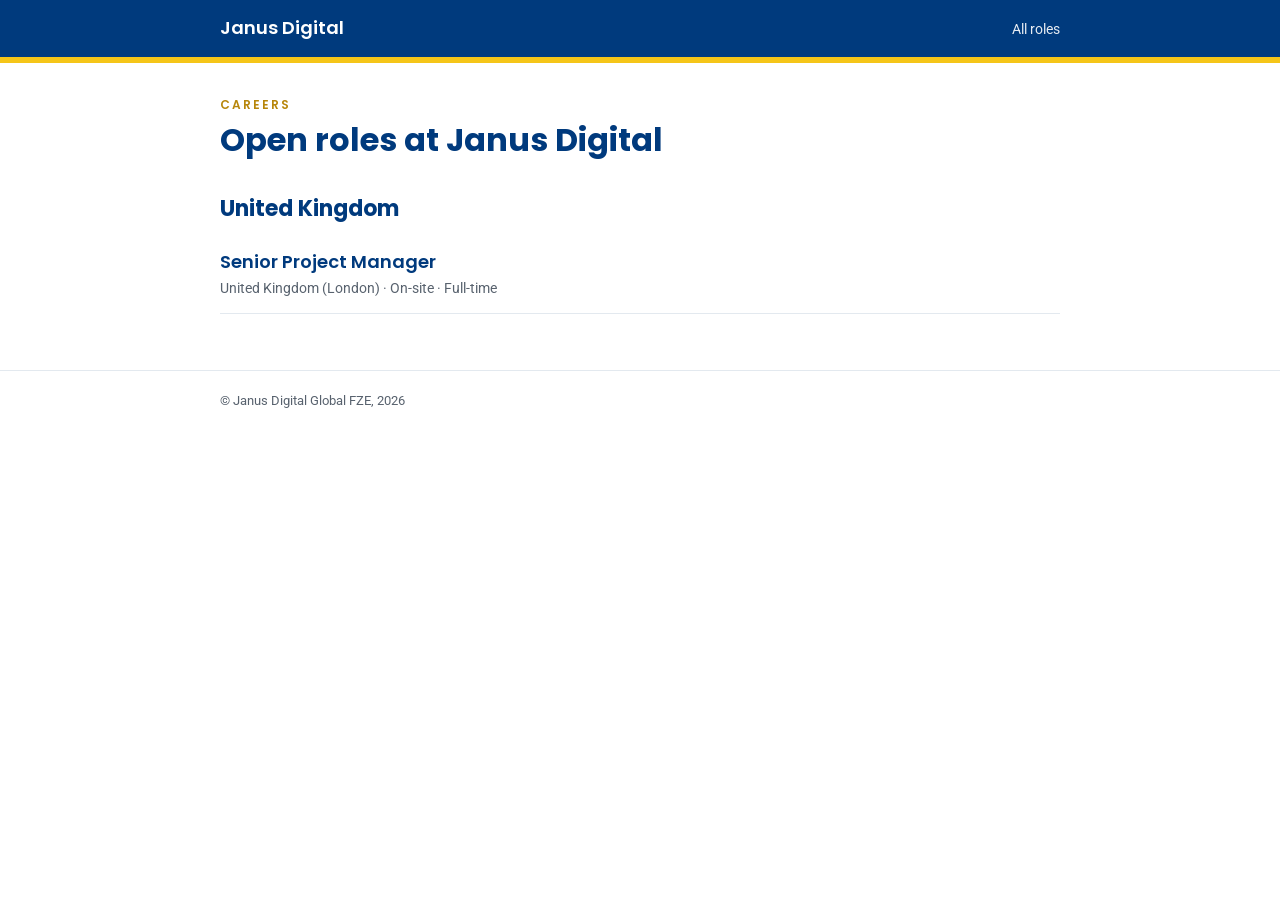
==== jobs/index.html @ 6445ed84 "Publish 1 live role(s) 2026-10-22T10:36:37.747Z" ====
<!doctype html><html lang="en"><head><meta charset="utf-8"><meta name="viewport" content="width=device-width,initial-scale=1"><title>Careers at Janus Digital | Open roles</title><meta name="description" content="Open roles at Janus Digital."><link rel="canonical" href="https://matthewdecastro.github.io/janus-careers/jobs/"><meta property="og:title" content="Careers at Janus Digital | Open roles"><meta property="og:description" content="Open roles at Janus Digital."><meta property="og:url" content="https://matthewdecastro.github.io/janus-careers/jobs/"><meta property="og:type" content="website"><link rel="preconnect" href="https://fonts.googleapis.com"><link rel="preconnect" href="https://fonts.gstatic.com" crossorigin><link rel="stylesheet" href="https://fonts.googleapis.com/css2?family=Poppins:wght@500;600;700&family=Roboto:wght@400;500;700&display=swap"><style>:root{--navy:#003A7D;--gold:#F5C518;--ink:#18222E;--grey:#58626E;--line:#E3E9EF;--bg:#F7F9FB}*{box-sizing:border-box}body{margin:0;font:16px/1.6 Roboto,Arial,Helvetica,sans-serif;color:var(--ink);background:#fff}h1,h2,h3,.brand,.btn,.eyebrow{font-family:Poppins,Roboto,Arial,sans-serif}.top{background:var(--navy);color:#fff;border-bottom:6px solid var(--gold)}.top .in{max-width:880px;margin:0 auto;padding:14px 20px;display:flex;align-items:center;justify-content:space-between;gap:16px}.top a{color:#fff;text-decoration:none}.brand{display:flex;align-items:center;gap:10px;font-weight:600;font-size:18px}.brand img{height:30px;width:auto;display:block}.top nav a{font-size:14px;opacity:.9}.wrap{max-width:880px;margin:0 auto;padding:32px 20px 56px}.eyebrow{font-size:12px;font-weight:600;letter-spacing:2px;text-transform:uppercase;color:#B7860B;margin:0 0 8px}h1{font-size:32px;line-height:1.15;margin:0 0 16px;color:var(--navy);font-weight:700}h2{font-size:22px;color:var(--navy);margin:32px 0 8px}h3{font-size:18px;color:var(--navy);margin:28px 0 6px;font-weight:600}.chips{display:flex;flex-wrap:wrap;gap:8px;margin:0 0 24px;padding:0;list-style:none}.chips li{background:var(--bg);border:1px solid var(--line);border-radius:999px;padding:4px 12px;font-size:14px;color:var(--grey)}ul{padding-left:22px}li{margin:4px 0}p{margin:0 0 12px}.apply{margin-top:36px;padding:24px;background:var(--bg);border:1px solid var(--line);border-left:6px solid var(--gold);border-radius:6px}.btn{display:inline-block;background:var(--navy);color:#fff;text-decoration:none;font-weight:600;padding:12px 24px;border-radius:6px}.btn:hover{background:#00306a}.note{font-size:14px;color:var(--grey);margin:12px 0 0}.list{list-style:none;padding:0;margin:0}.list li{border-bottom:1px solid var(--line);padding:14px 0;margin:0}.list a{font-family:Poppins,Roboto,Arial,sans-serif;font-weight:600;color:var(--navy);text-decoration:none;font-size:18px}.list a:hover{text-decoration:underline}.list .sub{color:var(--grey);font-size:14px}footer{border-top:1px solid var(--line);color:var(--grey);font-size:13px}footer .in{max-width:880px;margin:0 auto;padding:20px}footer a{color:var(--grey)}@media(max-width:600px){h1{font-size:26px}.wrap{padding:24px 16px 40px}}</style><script type="application/ld+json">{"@context":"https://schema.org","@type":"Organization","name":"Janus Digital","url":"https://matthewdecastro.github.io/janus-careers","logo":"https://matthewdecastro.github.io/janus-careers/assets/logo.png"}</script></head><body><header class="top"><div class="in"><a class="brand" href="/janus-careers/jobs/"><img src="/janus-careers/assets/logo.png" alt="Janus Digital" onerror="this.style.display='none';this.nextElementSibling.style.display='inline'"><span style="display:none">Janus Digital</span></a><nav><a href="/janus-careers/jobs/">All roles</a></nav></div></header><main class="wrap"><p class="eyebrow">Careers</p><h1>Open roles at Janus Digital</h1><h2>United Kingdom</h2><ul class="list"><li><a href="/janus-careers/jobs/senior-project-manager-d780/">Senior Project Manager</a><div class="sub">United Kingdom (London) &middot; On-site &middot; Full-time</div></li></ul></main><footer><div class="in">© Janus Digital Global FZE, 2026</div></footer></body></html>
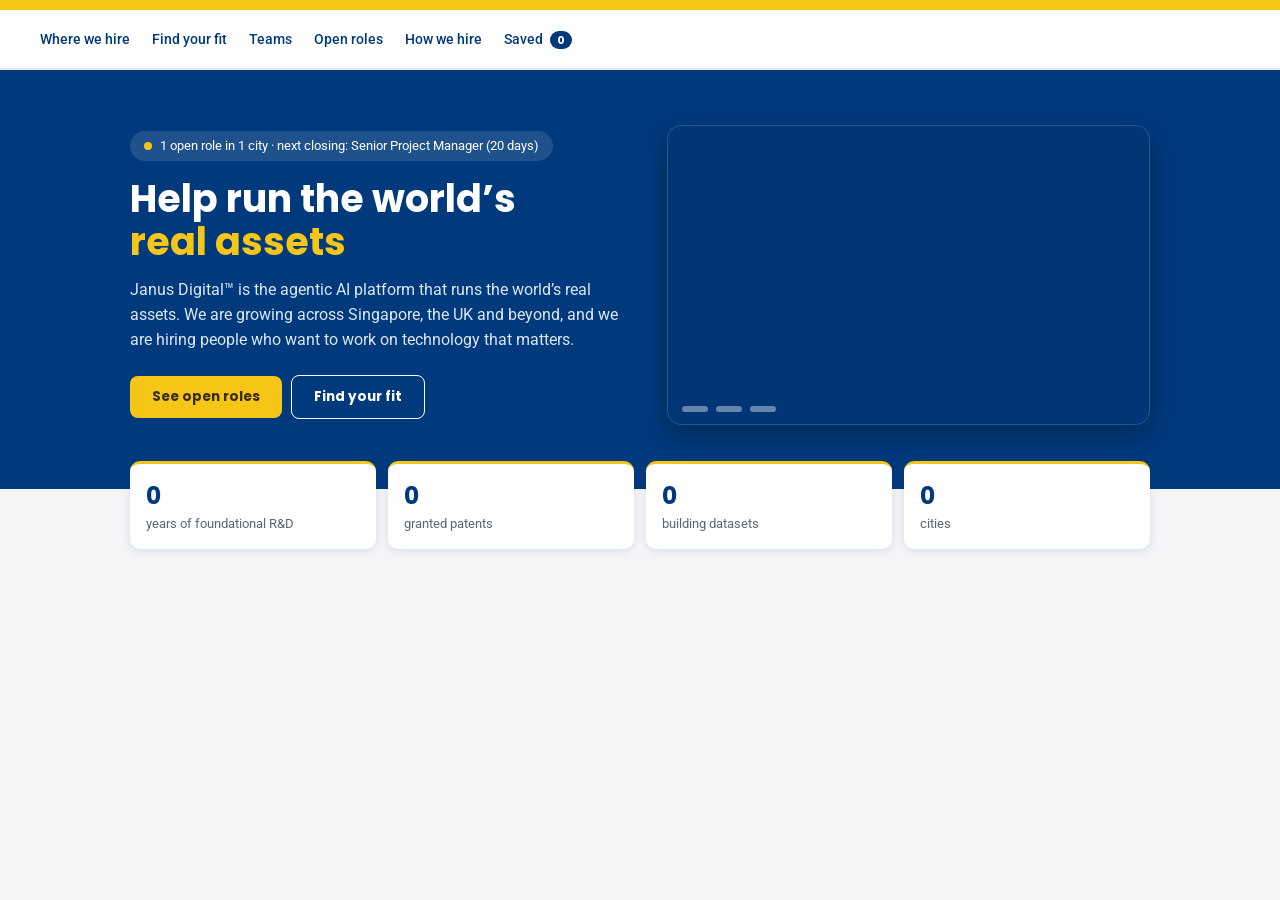
==== commit a5988b1a: "Publish 1 live role(s) 2026-10-22T11:15:50.672Z" ====
--- a/jobs/index.html
+++ b/jobs/index.html
@@ -1 +1 @@
-<!doctype html><html lang="en"><head><meta charset="utf-8"><meta name="viewport" content="width=device-width,initial-scale=1"><title>Careers at Janus Digital | Open roles</title><meta name="description" content="Open roles at Janus Digital."><link rel="canonical" href="https://matthewdecastro.github.io/janus-careers/jobs/"><meta property="og:title" content="Careers at Janus Digital | Open roles"><meta property="og:description" content="Open roles at Janus Digital."><meta property="og:url" content="https://matthewdecastro.github.io/janus-careers/jobs/"><meta property="og:type" content="website"><link rel="preconnect" href="https://fonts.googleapis.com"><link rel="preconnect" href="https://fonts.gstatic.com" crossorigin><link rel="stylesheet" href="https://fonts.googleapis.com/css2?family=Poppins:wght@500;600;700&family=Roboto:wght@400;500;700&display=swap"><style>:root{--navy:#003A7D;--gold:#F5C518;--ink:#18222E;--grey:#58626E;--line:#E3E9EF;--bg:#F7F9FB}*{box-sizing:border-box}body{margin:0;font:16px/1.6 Roboto,Arial,Helvetica,sans-serif;color:var(--ink);background:#fff}h1,h2,h3,.brand,.btn,.eyebrow{font-family:Poppins,Roboto,Arial,sans-serif}.top{background:var(--navy);color:#fff;border-bottom:6px solid var(--gold)}.top .in{max-width:880px;margin:0 auto;padding:14px 20px;display:flex;align-items:center;justify-content:space-between;gap:16px}.top a{color:#fff;text-decoration:none}.brand{display:flex;align-items:center;gap:10px;font-weight:600;font-size:18px}.brand img{height:30px;width:auto;display:block}.top nav a{font-size:14px;opacity:.9}.wrap{max-width:880px;margin:0 auto;padding:32px 20px 56px}.eyebrow{font-size:12px;font-weight:600;letter-spacing:2px;text-transform:uppercase;color:#B7860B;margin:0 0 8px}h1{font-size:32px;line-height:1.15;margin:0 0 16px;color:var(--navy);font-weight:700}h2{font-size:22px;color:var(--navy);margin:32px 0 8px}h3{font-size:18px;color:var(--navy);margin:28px 0 6px;font-weight:600}.chips{display:flex;flex-wrap:wrap;gap:8px;margin:0 0 24px;padding:0;list-style:none}.chips li{background:var(--bg);border:1px solid var(--line);border-radius:999px;padding:4px 12px;font-size:14px;color:var(--grey)}ul{padding-left:22px}li{margin:4px 0}p{margin:0 0 12px}.apply{margin-top:36px;padding:24px;background:var(--bg);border:1px solid var(--line);border-left:6px solid var(--gold);border-radius:6px}.btn{display:inline-block;background:var(--navy);color:#fff;text-decoration:none;font-weight:600;padding:12px 24px;border-radius:6px}.btn:hover{background:#00306a}.note{font-size:14px;color:var(--grey);margin:12px 0 0}.list{list-style:none;padding:0;margin:0}.list li{border-bottom:1px solid var(--line);padding:14px 0;margin:0}.list a{font-family:Poppins,Roboto,Arial,sans-serif;font-weight:600;color:var(--navy);text-decoration:none;font-size:18px}.list a:hover{text-decoration:underline}.list .sub{color:var(--grey);font-size:14px}footer{border-top:1px solid var(--line);color:var(--grey);font-size:13px}footer .in{max-width:880px;margin:0 auto;padding:20px}footer a{color:var(--grey)}@media(max-width:600px){h1{font-size:26px}.wrap{padding:24px 16px 40px}}</style><script type="application/ld+json">{"@context":"https://schema.org","@type":"Organization","name":"Janus Digital","url":"https://matthewdecastro.github.io/janus-careers","logo":"https://matthewdecastro.github.io/janus-careers/assets/logo.png"}</script></head><body><header class="top"><div class="in"><a class="brand" href="/janus-careers/jobs/"><img src="/janus-careers/assets/logo.png" alt="Janus Digital" onerror="this.style.display='none';this.nextElementSibling.style.display='inline'"><span style="display:none">Janus Digital</span></a><nav><a href="/janus-careers/jobs/">All roles</a></nav></div></header><main class="wrap"><p class="eyebrow">Careers</p><h1>Open roles at Janus Digital</h1><h2>United Kingdom</h2><ul class="list"><li><a href="/janus-careers/jobs/senior-project-manager-d780/">Senior Project Manager</a><div class="sub">United Kingdom (London) &middot; On-site &middot; Full-time</div></li></ul></main><footer><div class="in">© Janus Digital Global FZE, 2026</div></footer></body></html>+<!doctype html><html lang="en-GB"><head><meta charset="utf-8"><meta http-equiv="refresh" content="0; url=../"><link rel="canonical" href="https://matthewdecastro.github.io/janus-careers/"><title>Janus Digital Careers</title></head><body><a href="../">Open roles</a></body></html>
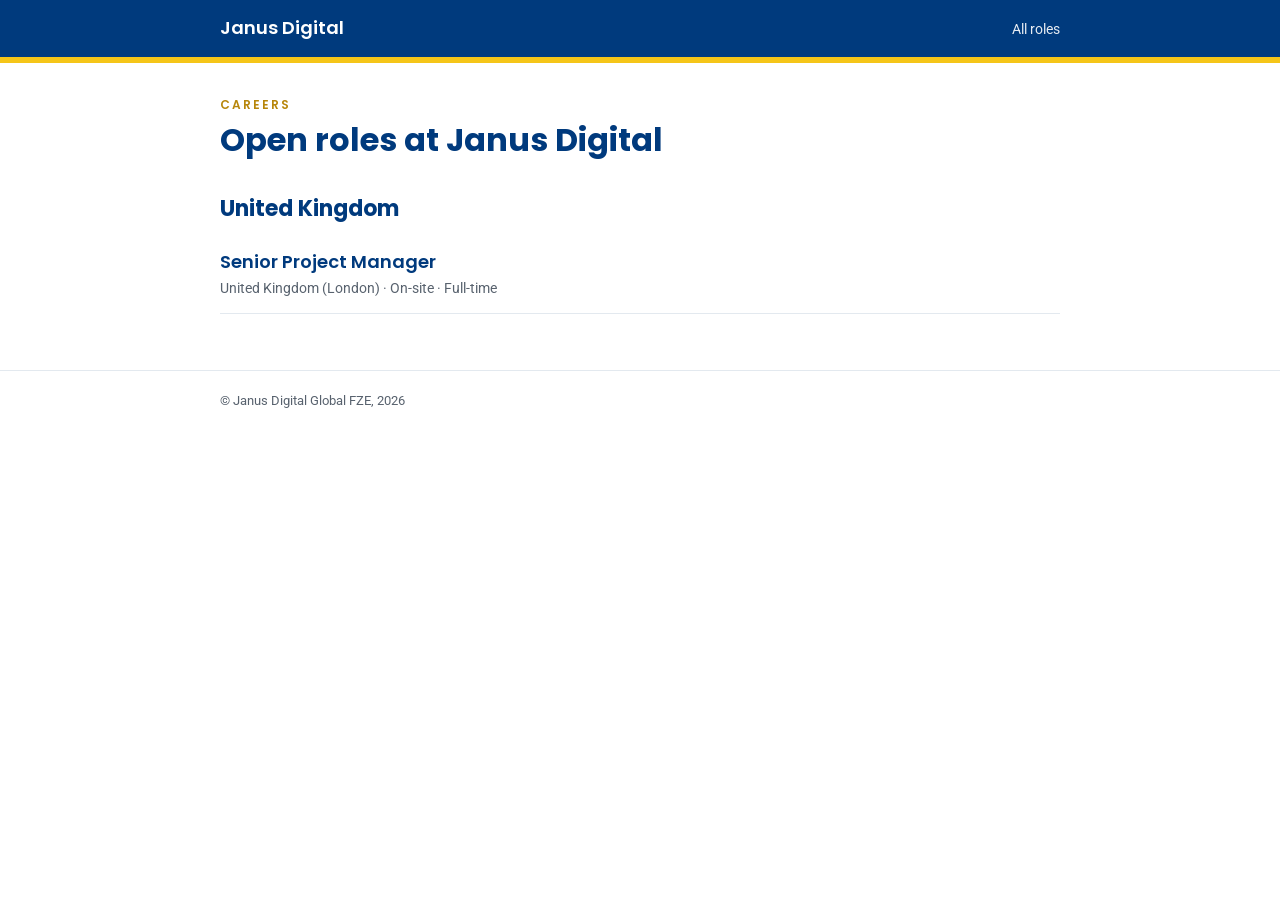
==== commit 050d9090: "Publish 1 live role(s) 2026-10-22T11:43:26.116Z" ====
--- a/jobs/index.html
+++ b/jobs/index.html
@@ -1 +1 @@
-<!doctype html><html lang="en-GB"><head><meta charset="utf-8"><meta http-equiv="refresh" content="0; url=../"><link rel="canonical" href="https://matthewdecastro.github.io/janus-careers/"><title>Janus Digital Careers</title></head><body><a href="../">Open roles</a></body></html>+<!doctype html><html lang="en"><head><meta charset="utf-8"><meta name="viewport" content="width=device-width,initial-scale=1"><title>Careers at Janus Digital | Open roles</title><meta name="description" content="Open roles at Janus Digital."><link rel="canonical" href="https://matthewdecastro.github.io/janus-careers/jobs/"><meta property="og:title" content="Careers at Janus Digital | Open roles"><meta property="og:description" content="Open roles at Janus Digital."><meta property="og:url" content="https://matthewdecastro.github.io/janus-careers/jobs/"><meta property="og:type" content="website"><link rel="preconnect" href="https://fonts.googleapis.com"><link rel="preconnect" href="https://fonts.gstatic.com" crossorigin><link rel="stylesheet" href="https://fonts.googleapis.com/css2?family=Poppins:wght@500;600;700&family=Roboto:wght@400;500;700&display=swap"><style>:root{--navy:#003A7D;--gold:#F5C518;--ink:#18222E;--grey:#58626E;--line:#E3E9EF;--bg:#F7F9FB}*{box-sizing:border-box}body{margin:0;font:16px/1.6 Roboto,Arial,Helvetica,sans-serif;color:var(--ink);background:#fff}h1,h2,h3,.brand,.btn,.eyebrow{font-family:Poppins,Roboto,Arial,sans-serif}.top{background:var(--navy);color:#fff;border-bottom:6px solid var(--gold)}.top .in{max-width:880px;margin:0 auto;padding:14px 20px;display:flex;align-items:center;justify-content:space-between;gap:16px}.top a{color:#fff;text-decoration:none}.brand{display:flex;align-items:center;gap:10px;font-weight:600;font-size:18px}.brand img{height:30px;width:auto;display:block}.top nav a{font-size:14px;opacity:.9}.wrap{max-width:880px;margin:0 auto;padding:32px 20px 56px}.eyebrow{font-size:12px;font-weight:600;letter-spacing:2px;text-transform:uppercase;color:#B7860B;margin:0 0 8px}h1{font-size:32px;line-height:1.15;margin:0 0 16px;color:var(--navy);font-weight:700}h2{font-size:22px;color:var(--navy);margin:32px 0 8px}h3{font-size:18px;color:var(--navy);margin:28px 0 6px;font-weight:600}.chips{display:flex;flex-wrap:wrap;gap:8px;margin:0 0 24px;padding:0;list-style:none}.chips li{background:var(--bg);border:1px solid var(--line);border-radius:999px;padding:4px 12px;font-size:14px;color:var(--grey)}ul{padding-left:22px}li{margin:4px 0}p{margin:0 0 12px}.apply{margin-top:36px;padding:24px;background:var(--bg);border:1px solid var(--line);border-left:6px solid var(--gold);border-radius:6px}.btn{display:inline-block;background:var(--navy);color:#fff;text-decoration:none;font-weight:600;padding:12px 24px;border-radius:6px}.btn:hover{background:#00306a}.note{font-size:14px;color:var(--grey);margin:12px 0 0}.list{list-style:none;padding:0;margin:0}.list li{border-bottom:1px solid var(--line);padding:14px 0;margin:0}.list a{font-family:Poppins,Roboto,Arial,sans-serif;font-weight:600;color:var(--navy);text-decoration:none;font-size:18px}.list a:hover{text-decoration:underline}.list .sub{color:var(--grey);font-size:14px}footer{border-top:1px solid var(--line);color:var(--grey);font-size:13px}footer .in{max-width:880px;margin:0 auto;padding:20px}footer a{color:var(--grey)}@media(max-width:600px){h1{font-size:26px}.wrap{padding:24px 16px 40px}}</style><script type="application/ld+json">{"@context":"https://schema.org","@type":"Organization","name":"Janus Digital","url":"https://matthewdecastro.github.io/janus-careers","logo":"https://matthewdecastro.github.io/janus-careers/assets/logo.png"}</script></head><body><header class="top"><div class="in"><a class="brand" href="/janus-careers/jobs/"><img src="/janus-careers/assets/logo.png" alt="Janus Digital" onerror="this.style.display='none';this.nextElementSibling.style.display='inline'"><span style="display:none">Janus Digital</span></a><nav><a href="/janus-careers/jobs/">All roles</a></nav></div></header><main class="wrap"><p class="eyebrow">Careers</p><h1>Open roles at Janus Digital</h1><h2>United Kingdom</h2><ul class="list"><li><a href="/janus-careers/jobs/senior-project-manager-d780/">Senior Project Manager</a><div class="sub">United Kingdom (London) &middot; On-site &middot; Full-time</div></li></ul></main><footer><div class="in">© Janus Digital Global FZE, 2026</div></footer></body></html>
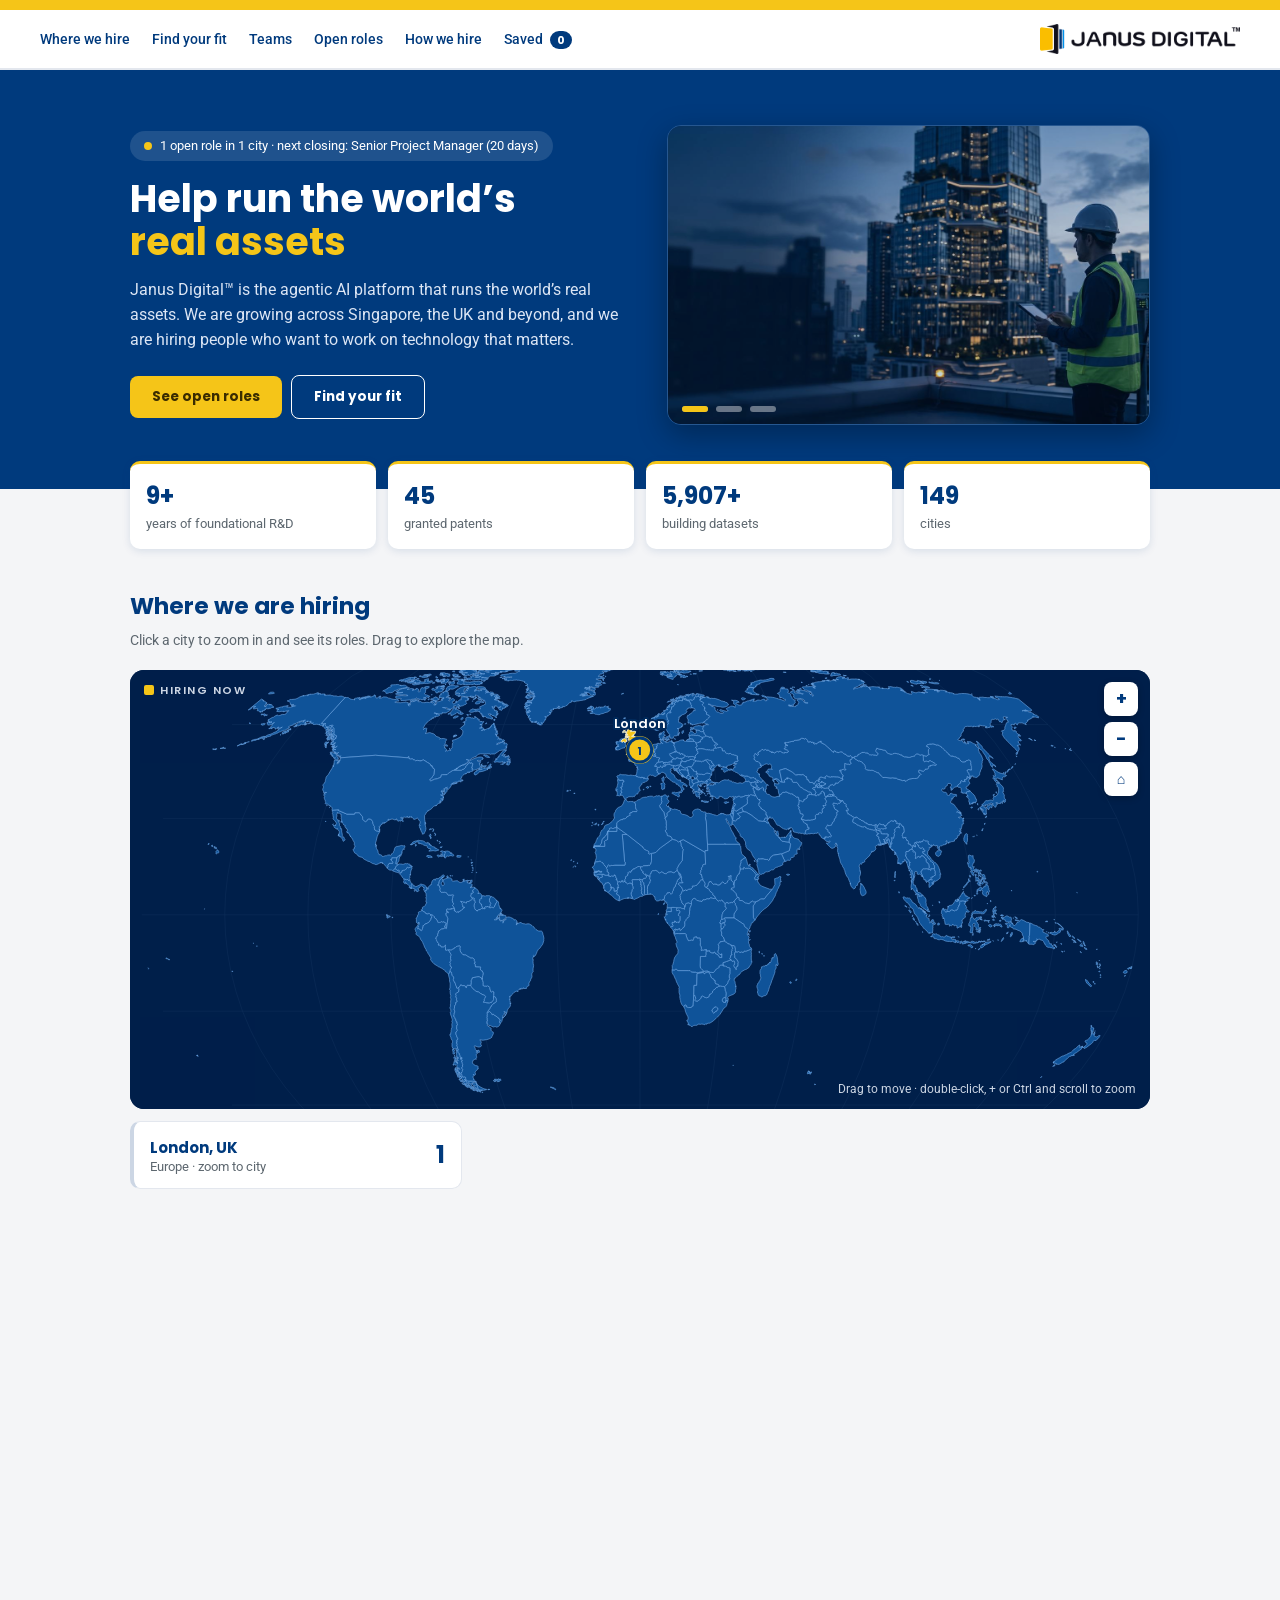
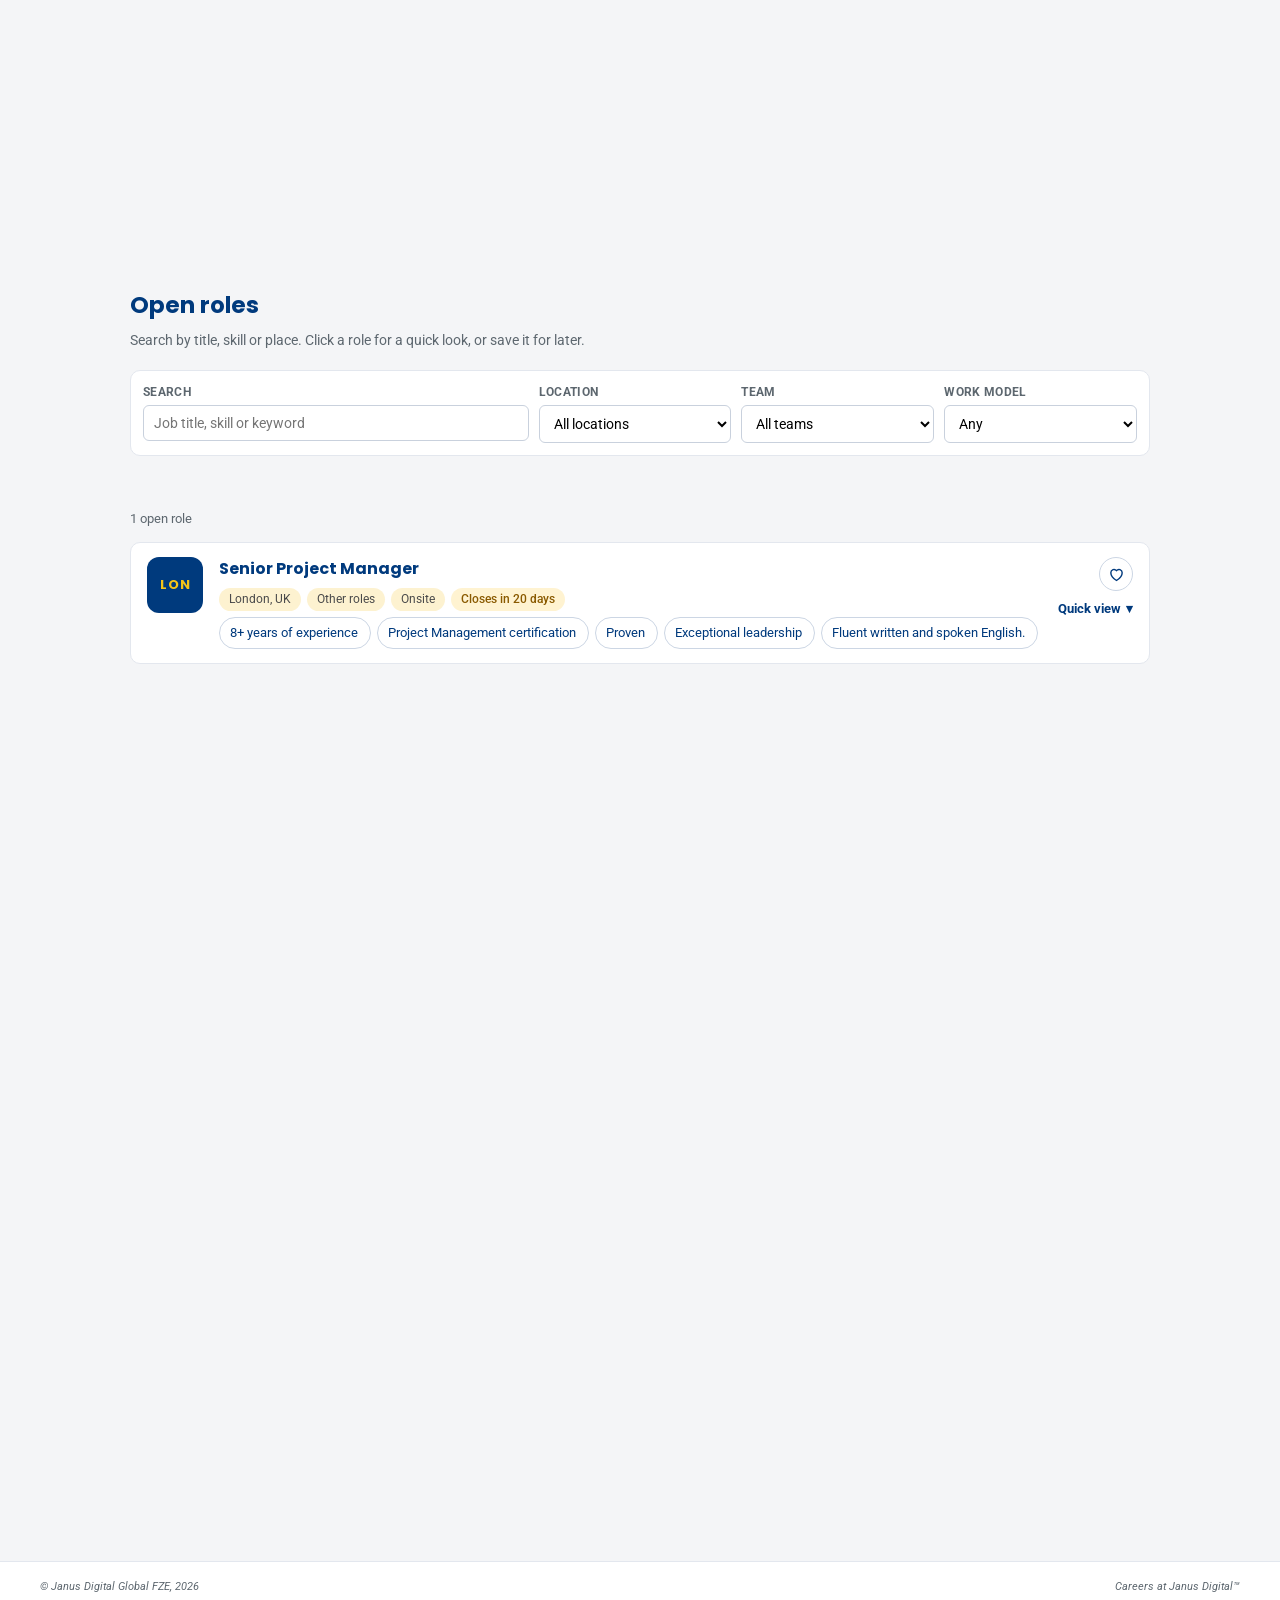
==== commit bf2d2f8a: "Publish 1 live role(s) 2026-10-22T11:50:20.909Z" ====
--- a/jobs/index.html
+++ b/jobs/index.html
@@ -1 +1 @@
-<!doctype html><html lang="en"><head><meta charset="utf-8"><meta name="viewport" content="width=device-width,initial-scale=1"><title>Careers at Janus Digital | Open roles</title><meta name="description" content="Open roles at Janus Digital."><link rel="canonical" href="https://matthewdecastro.github.io/janus-careers/jobs/"><meta property="og:title" content="Careers at Janus Digital | Open roles"><meta property="og:description" content="Open roles at Janus Digital."><meta property="og:url" content="https://matthewdecastro.github.io/janus-careers/jobs/"><meta property="og:type" content="website"><link rel="preconnect" href="https://fonts.googleapis.com"><link rel="preconnect" href="https://fonts.gstatic.com" crossorigin><link rel="stylesheet" href="https://fonts.googleapis.com/css2?family=Poppins:wght@500;600;700&family=Roboto:wght@400;500;700&display=swap"><style>:root{--navy:#003A7D;--gold:#F5C518;--ink:#18222E;--grey:#58626E;--line:#E3E9EF;--bg:#F7F9FB}*{box-sizing:border-box}body{margin:0;font:16px/1.6 Roboto,Arial,Helvetica,sans-serif;color:var(--ink);background:#fff}h1,h2,h3,.brand,.btn,.eyebrow{font-family:Poppins,Roboto,Arial,sans-serif}.top{background:var(--navy);color:#fff;border-bottom:6px solid var(--gold)}.top .in{max-width:880px;margin:0 auto;padding:14px 20px;display:flex;align-items:center;justify-content:space-between;gap:16px}.top a{color:#fff;text-decoration:none}.brand{display:flex;align-items:center;gap:10px;font-weight:600;font-size:18px}.brand img{height:30px;width:auto;display:block}.top nav a{font-size:14px;opacity:.9}.wrap{max-width:880px;margin:0 auto;padding:32px 20px 56px}.eyebrow{font-size:12px;font-weight:600;letter-spacing:2px;text-transform:uppercase;color:#B7860B;margin:0 0 8px}h1{font-size:32px;line-height:1.15;margin:0 0 16px;color:var(--navy);font-weight:700}h2{font-size:22px;color:var(--navy);margin:32px 0 8px}h3{font-size:18px;color:var(--navy);margin:28px 0 6px;font-weight:600}.chips{display:flex;flex-wrap:wrap;gap:8px;margin:0 0 24px;padding:0;list-style:none}.chips li{background:var(--bg);border:1px solid var(--line);border-radius:999px;padding:4px 12px;font-size:14px;color:var(--grey)}ul{padding-left:22px}li{margin:4px 0}p{margin:0 0 12px}.apply{margin-top:36px;padding:24px;background:var(--bg);border:1px solid var(--line);border-left:6px solid var(--gold);border-radius:6px}.btn{display:inline-block;background:var(--navy);color:#fff;text-decoration:none;font-weight:600;padding:12px 24px;border-radius:6px}.btn:hover{background:#00306a}.note{font-size:14px;color:var(--grey);margin:12px 0 0}.list{list-style:none;padding:0;margin:0}.list li{border-bottom:1px solid var(--line);padding:14px 0;margin:0}.list a{font-family:Poppins,Roboto,Arial,sans-serif;font-weight:600;color:var(--navy);text-decoration:none;font-size:18px}.list a:hover{text-decoration:underline}.list .sub{color:var(--grey);font-size:14px}footer{border-top:1px solid var(--line);color:var(--grey);font-size:13px}footer .in{max-width:880px;margin:0 auto;padding:20px}footer a{color:var(--grey)}@media(max-width:600px){h1{font-size:26px}.wrap{padding:24px 16px 40px}}</style><script type="application/ld+json">{"@context":"https://schema.org","@type":"Organization","name":"Janus Digital","url":"https://matthewdecastro.github.io/janus-careers","logo":"https://matthewdecastro.github.io/janus-careers/assets/logo.png"}</script></head><body><header class="top"><div class="in"><a class="brand" href="/janus-careers/jobs/"><img src="/janus-careers/assets/logo.png" alt="Janus Digital" onerror="this.style.display='none';this.nextElementSibling.style.display='inline'"><span style="display:none">Janus Digital</span></a><nav><a href="/janus-careers/jobs/">All roles</a></nav></div></header><main class="wrap"><p class="eyebrow">Careers</p><h1>Open roles at Janus Digital</h1><h2>United Kingdom</h2><ul class="list"><li><a href="/janus-careers/jobs/senior-project-manager-d780/">Senior Project Manager</a><div class="sub">United Kingdom (London) &middot; On-site &middot; Full-time</div></li></ul></main><footer><div class="in">© Janus Digital Global FZE, 2026</div></footer></body></html>+<!doctype html><html lang="en-GB"><head><meta charset="utf-8"><meta http-equiv="refresh" content="0; url=../"><link rel="canonical" href="https://matthewdecastro.github.io/janus-careers/"><title>Janus Digital Careers</title></head><body><a href="../">Open roles</a></body></html>
